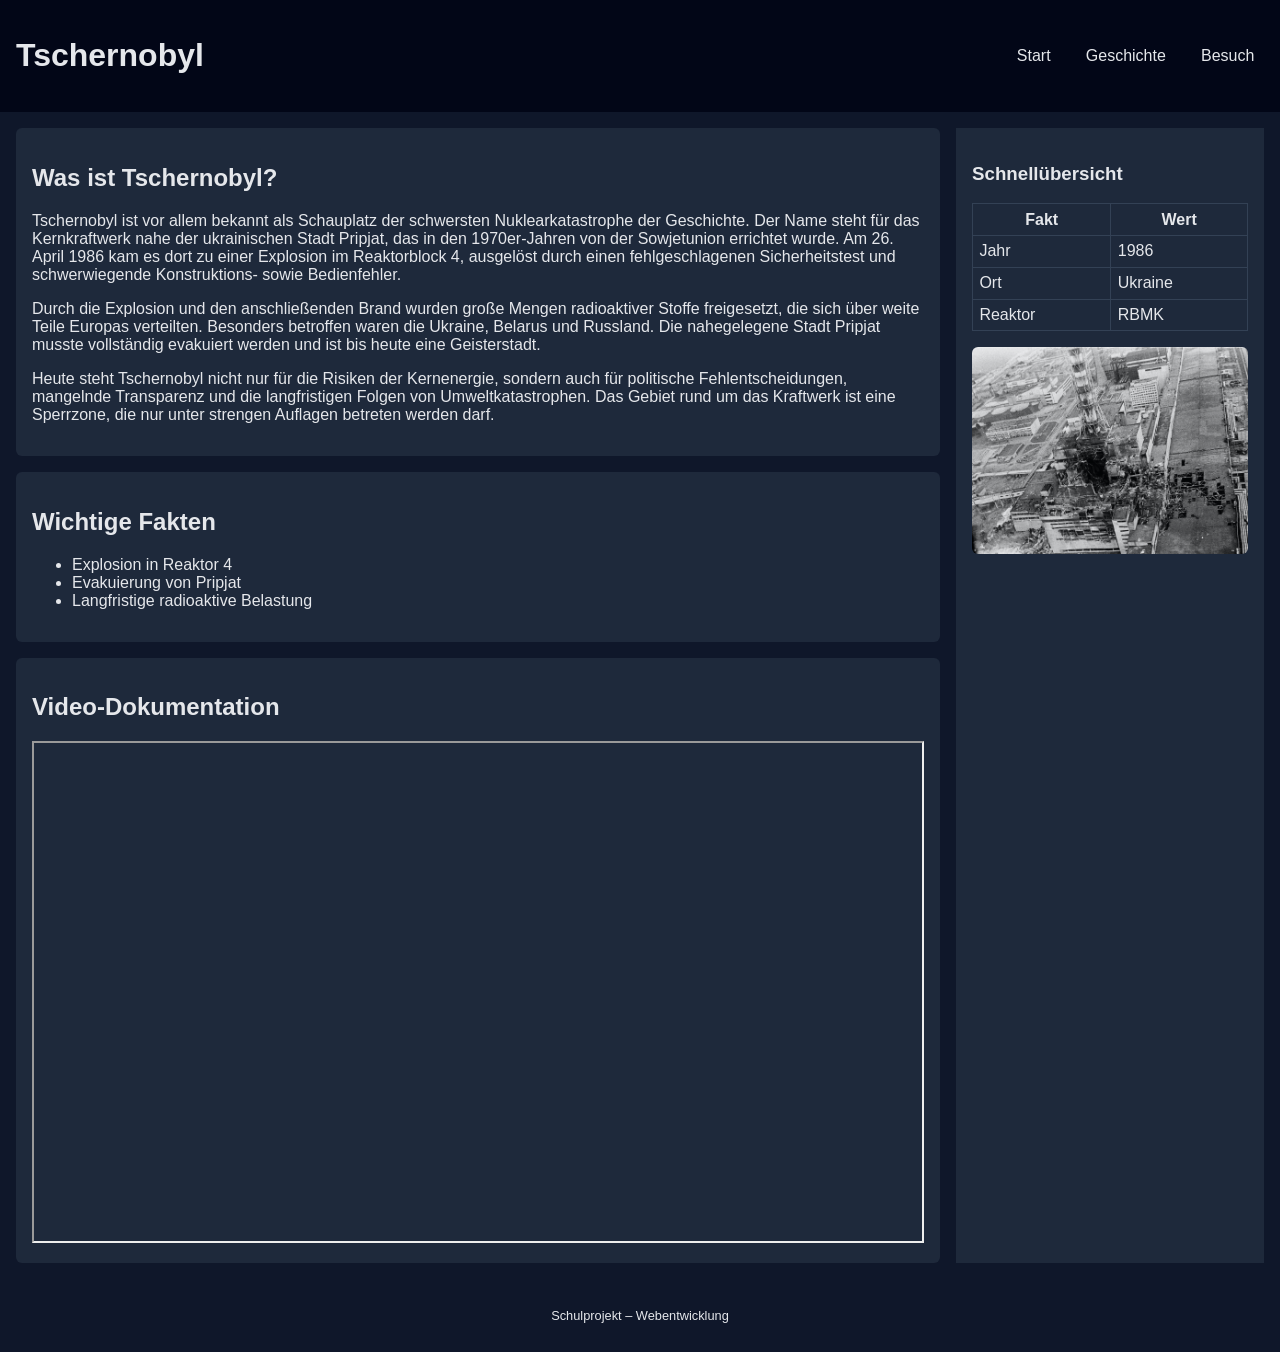
==== Website_Präsi/index.html @ bd39e34d "Präsentationswebsite erstellt" ====
<!DOCTYPE html>
<html lang="de">
<head>
  <meta charset="UTF-8">
  <meta name="viewport" content="width=device-width, initial-scale=1.0">
  <title>Tschernobyl – Überblick</title>
  <link rel="stylesheet" href="css/style.css">
</head>
<body>

<header class="header">
  <h1>Tschernobyl</h1>
  <nav class="nav">
    <a href="index.html">Start</a>
    <a href="history.html">Geschichte</a>
    <a href="visit.html">Besuch</a>
  </nav>
</header>

<main class="layout">
  <section class="content">
    <article class="card">
      <h2>Was ist Tschernobyl?</h2>
      <p>
        <p>
Tschernobyl ist vor allem bekannt als Schauplatz der schwersten
Nuklearkatastrophe der Geschichte. Der Name steht für das Kernkraftwerk
nahe der ukrainischen Stadt Pripjat, das in den 1970er-Jahren von der
Sowjetunion errichtet wurde. Am 26. April 1986 kam es dort zu einer
Explosion im Reaktorblock 4, ausgelöst durch einen fehlgeschlagenen
Sicherheitstest und schwerwiegende Konstruktions- sowie Bedienfehler.
</p>

<p>
Durch die Explosion und den anschließenden Brand wurden große Mengen
radioaktiver Stoffe freigesetzt, die sich über weite Teile Europas
verteilten. Besonders betroffen waren die Ukraine, Belarus und Russland.
Die nahegelegene Stadt Pripjat musste vollständig evakuiert werden und
ist bis heute eine Geisterstadt.
</p>

<p>
Heute steht Tschernobyl nicht nur für die Risiken der Kernenergie,
sondern auch für politische Fehlentscheidungen, mangelnde Transparenz
und die langfristigen Folgen von Umweltkatastrophen. Das Gebiet rund um
das Kraftwerk ist eine Sperrzone, die nur unter strengen Auflagen
betreten werden darf.
</p>

      </p>
    </article>

    <article class="card">
      <h2>Wichtige Fakten</h2>
      <ul>
        <li>Explosion in Reaktor 4</li>
        <li>Evakuierung von Pripjat</li>
        <li>Langfristige radioaktive Belastung</li>
      </ul>
    </article>

    <article class="card">
      <h2>Video-Dokumentation</h2>
      <div class="video-wrapper">
        <iframe
          src="https://www.youtube.com/watch?v=J-zYPopadek"
          title="Tschernobyl Doku"
          allowfullscreen>
        </iframe>
      </div>
    </article>
  </section>

  <aside class="sidebar">
    <h3>Schnellübersicht</h3>
    <table>
      <thead>
        <tr>
          <th>Fakt</th>
          <th>Wert</th>
        </tr>
      </thead>
      <tbody>
        <tr>
          <td>Jahr</td>
          <td>1986</td>
        </tr>
        <tr>
          <td>Ort</td>
          <td>Ukraine</td>
        </tr>
        <tr>
          <td>Reaktor</td>
          <td>RBMK</td>
        </tr>
      </tbody>
    </table>
    <img
  class="sidebar-image"
  img src="2000.png"
  alt="Kernkraftwerk Tschernobyl nach dem Unfall">

  </aside>
</main>

<footer class="footer">
  <p>Schulprojekt – Webentwicklung</p>
</footer>

</body>
</html>
---- Website_Präsi/css/style.css ----
:root {
  --bg: #0f172a;
  --card: #1e293b;
  --text: #e5e7eb;
  --accent: #38bdf8;
  --space: 1rem;
}

* {
  box-sizing: border-box;
}

body {
  margin: 0;
  font-family: Arial, sans-serif;
  background: var(--bg);
  color: var(--text);
}

.header {
  position: sticky;
  z-index: 1000;
  top: 0;
  background: #020617;
  padding: var(--space);
  display: flex;
  justify-content: space-between;
  align-items: center;
}

.nav {
  display: flex;
  gap: var(--space);
}

.nav a {
  color: var(--text);
  text-decoration: none;
  padding: 0.3rem 0.6rem;
}

.nav a:hover {
  background: var(--accent);
  color: #000;
}

.layout {
  display: grid;
  grid-template-columns: 3fr 1fr;
  gap: var(--space);
  padding: var(--space);
}

.content {
  display: flex;
  flex-direction: column;
  gap: var(--space);
}

.single {
  padding: var(--space);
}

.sidebar {
  background: var(--card);
  padding: var(--space);
}

.card {
  background: var(--card);
  padding: var(--space);
  border-radius: 6px;
  transition: transform 0.3s;
}

.card:hover {
  transform: translateY(-4px);
}

table {
  width: 100%;
  border-collapse: collapse;
}

th, td {
  border: 1px solid #334155;
  padding: 0.4rem;
}

.form {
  max-width: 400px;
  display: flex;
  flex-direction: column;
  gap: var(--space);
}

.form input,
.form select,
.form textarea {
  width: 100%;
  padding: 0.4rem;
}

.form input:focus,
.form textarea:focus {
  outline: 2px solid var(--accent);
}

button {
  background: var(--accent);
  border: none;
  padding: 0.6rem;
  cursor: pointer;
}

button:hover {
  opacity: 0.8;
}

.video-wrapper {
  aspect-ratio: 16 / 9;
}

.video-wrapper iframe {
  width: 100%;
  height: 100%;
}

.footer {
  text-align: center;
  padding: var(--space);
  font-size: 0.8rem;
}

/* Responsive */
@media (max-width: 800px) {
  .layout {
    grid-template-columns: 1fr;
  }

  .sidebar {
    order: 2;
  }
}

.nav {
  display: flex;
  gap: var(--space);
  flex-wrap: wrap;          /* erlaubt Umbruch */
  justify-content: flex-end;
}

@media (max-width: 500px) {
  .header {
    flex-direction: column; /* Titel oben, Menü darunter */
    align-items: flex-start;
    gap: 0.5rem;
  }

  .nav {
    width: 100%;
    justify-content: flex-start;
    gap: 0.5rem;
  }

  .nav a {
    font-size: 0.95rem;
    padding: 0.35rem 0.5rem;
  }
}

.sidebar-image {
  width: 100%;
  margin-top: 1rem;
  border-radius: 6px;
  opacity: 0.9;
}

.sidebar-image:hover {
  opacity: 1;
}
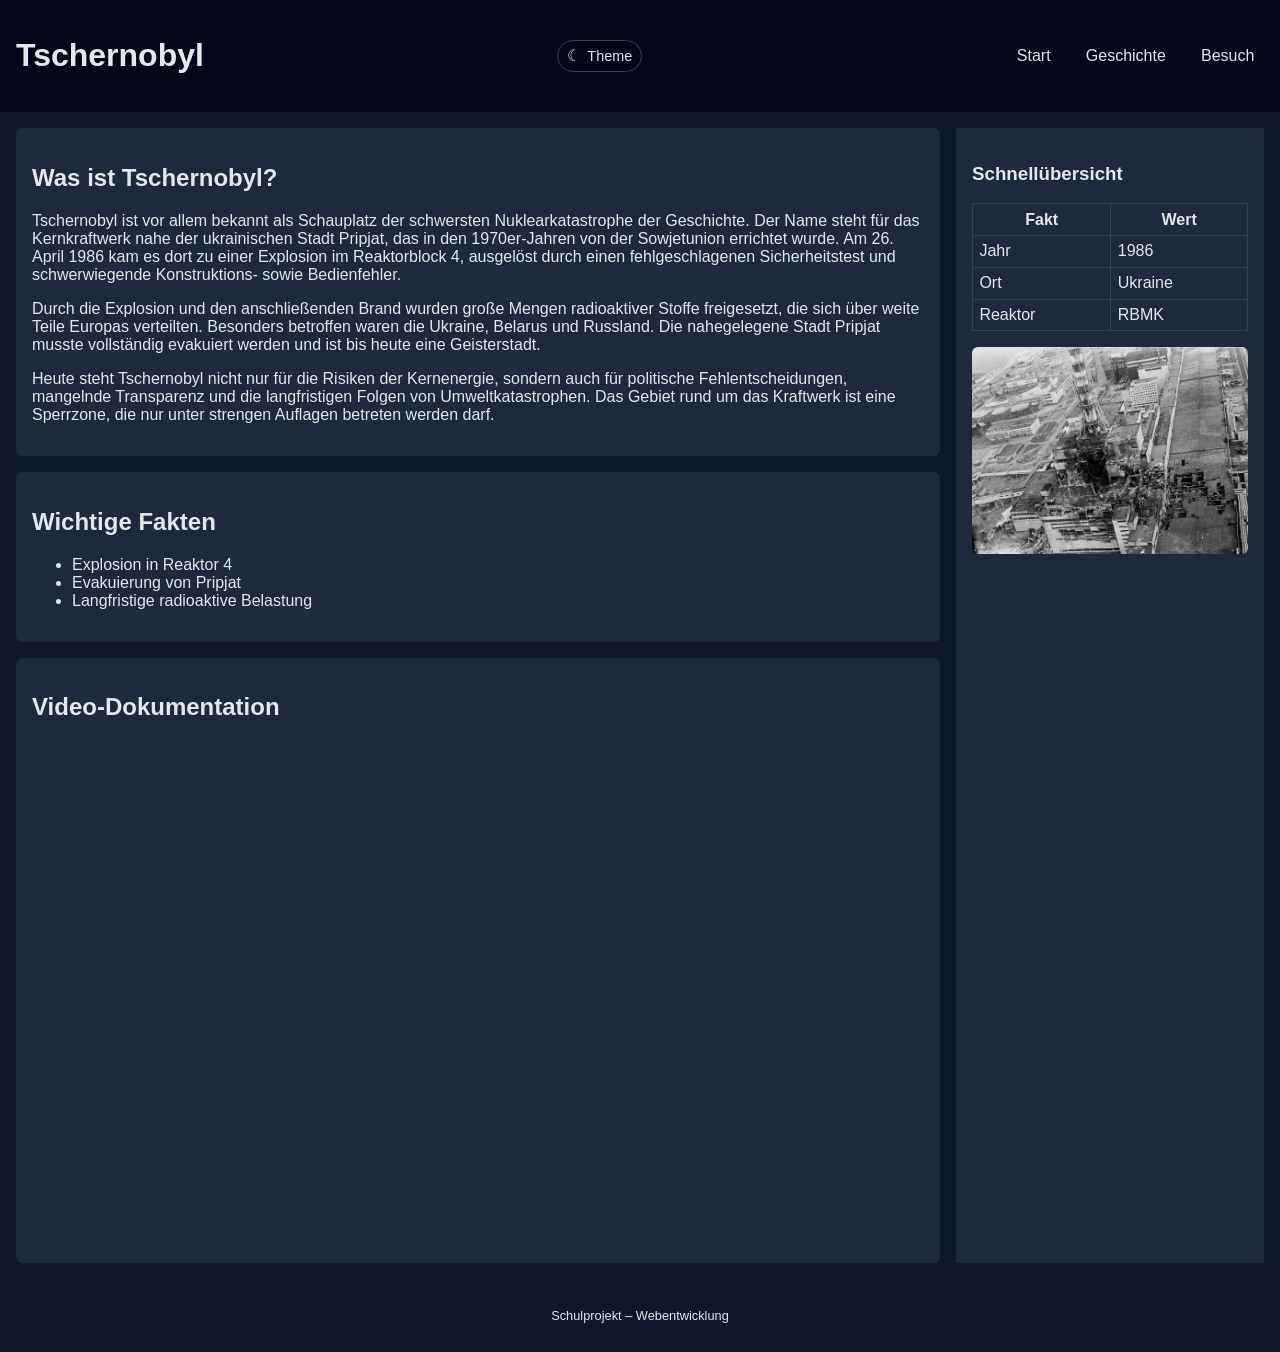
==== commit 3804dca5: "made live server to serve videolink and some small changes" ====
--- a/Website_Präsi/index.html
+++ b/Website_Präsi/index.html
@@ -10,6 +10,14 @@
 
 <header class="header">
   <h1>Tschernobyl</h1>
+  <div class="theme">
+  <input type="checkbox" id="theme-toggle" class="theme__toggle">
+  <label for="theme-toggle" class="theme__label" title="Dark/Light umschalten">
+    <span class="theme__icon" aria-hidden="true">☾</span>
+    <span class="theme__text">Theme</span>
+  </label>
+</div>
+
   <nav class="nav">
     <a href="index.html">Start</a>
     <a href="history.html">Geschichte</a>
@@ -62,11 +70,7 @@
     <article class="card">
       <h2>Video-Dokumentation</h2>
       <div class="video-wrapper">
-        <iframe
-          src="https://www.youtube.com/watch?v=J-zYPopadek"
-          title="Tschernobyl Doku"
-          allowfullscreen>
-        </iframe>
+        <iframe width="560" height="315" src="https://www.youtube.com/embed/J-zYPopadek?si=3Ln_HOSd_Lqu-gHU" title="YouTube video player" frameborder="0" allow="accelerometer; autoplay; clipboard-write; encrypted-media; gyroscope; picture-in-picture; web-share" referrerpolicy="strict-origin-when-cross-origin" allowfullscreen></iframe>
       </div>
     </article>
   </section>
--- a/Website_Präsi/css/style.css
+++ b/Website_Präsi/css/style.css
@@ -1,10 +1,15 @@
 :root {
+  /* Default: Dark */
   --bg: #0f172a;
   --card: #1e293b;
   --text: #e5e7eb;
+  --muted: #94a3b8;
+  --border: #334155;
+  --header: #020617;
   --accent: #38bdf8;
   --space: 1rem;
 }
+
 
 * {
   box-sizing: border-box;
@@ -19,14 +24,15 @@
 
 .header {
   position: sticky;
-  z-index: 1000;
   top: 0;
-  background: #020617;
+  z-index: 9999;
+  background: var(--header);
   padding: var(--space);
   display: flex;
   justify-content: space-between;
   align-items: center;
 }
+
 
 .nav {
   display: flex;
@@ -83,7 +89,7 @@
 }
 
 th, td {
-  border: 1px solid #334155;
+  border: 1px solid var(--border);
   padding: 0.4rem;
 }
 
@@ -108,11 +114,13 @@
 
 button {
   background: var(--accent);
+  color: var(--bg);
   border: none;
   padding: 0.6rem;
   cursor: pointer;
 }
 
+
 button:hover {
   opacity: 0.8;
 }
@@ -132,7 +140,7 @@
   font-size: 0.8rem;
 }
 
-/* Responsive */
+
 @media (max-width: 800px) {
   .layout {
     grid-template-columns: 1fr;
@@ -143,16 +151,15 @@
   }
 }
 
-.nav {
-  display: flex;
-  gap: var(--space);
-  flex-wrap: wrap;          /* erlaubt Umbruch */
-  justify-content: flex-end;
-}
+.nav a:hover {
+  background: var(--accent);
+  color: var(--bg);
+}
+
 
 @media (max-width: 500px) {
   .header {
-    flex-direction: column; /* Titel oben, Menü darunter */
+    flex-direction: column; 
     align-items: flex-start;
     gap: 0.5rem;
   }
@@ -180,4 +187,65 @@
   opacity: 1;
 }
 
-
+/* Theme Toggle UI */
+.theme {
+  display: flex;
+  align-items: center;
+  gap: 0.5rem;
+  margin-right: 0.75rem;
+}
+
+.theme__toggle {
+  position: absolute;
+  opacity: 0;
+  pointer-events: none;
+}
+
+.theme__label {
+  display: inline-flex;
+  align-items: center;
+  gap: 0.4rem;
+  padding: 0.35rem 0.55rem;
+  border: 1px solid var(--border);
+  border-radius: 999px;
+  cursor: pointer;
+  user-select: none;
+}
+
+.theme__label:hover {
+  background: var(--accent);
+  color: #000;
+}
+
+.theme__text {
+  font-size: 0.9rem;
+}
+
+/* Light mode: wenn Toggle aktiv ist, ändern wir Variablen über :has() */
+body:has(#theme-toggle:checked) {
+  --bg: #f8fafc;
+  --card: #ffffff;
+  --text: #0f172a;
+  --muted: #475569;
+  --border: #cbd5e1;
+  --header: #e2e8f0;
+  --accent: #2563eb;
+}
+
+/* Optional: Icon wechselt */
+body:has(#theme-toggle:checked) .theme__icon {
+  content: "☀";
+}
+
+/* Mobile: Theme + Nav schön umbrechen */
+@media (max-width: 500px) {
+  .header {
+    align-items: stretch;
+  }
+
+  .theme {
+    margin-right: 0;
+  }
+}
+
+
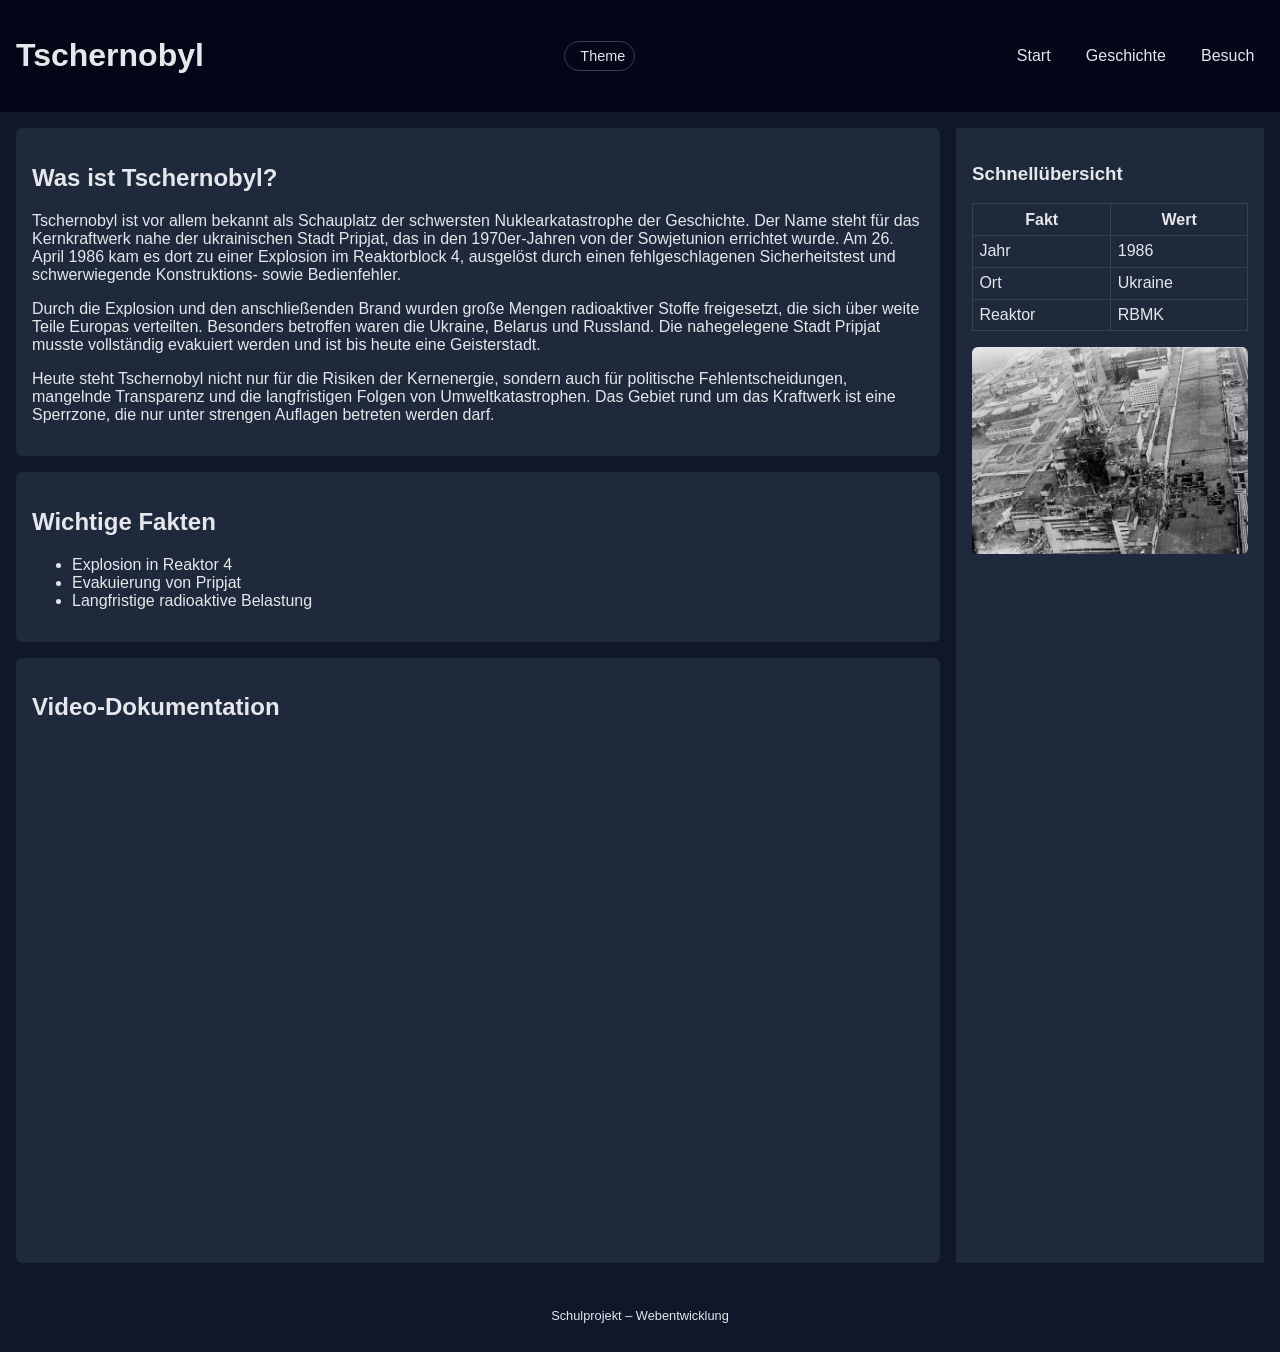
==== commit c868e5dd: "fixed dark/light mode icon changing" ====
--- a/Website_Präsi/index.html
+++ b/Website_Präsi/index.html
@@ -13,7 +13,7 @@
   <div class="theme">
   <input type="checkbox" id="theme-toggle" class="theme__toggle">
   <label for="theme-toggle" class="theme__label" title="Dark/Light umschalten">
-    <span class="theme__icon" aria-hidden="true">☾</span>
+    <span class="theme__icon" aria-hidden="true"></span>
     <span class="theme__text">Theme</span>
   </label>
 </div>
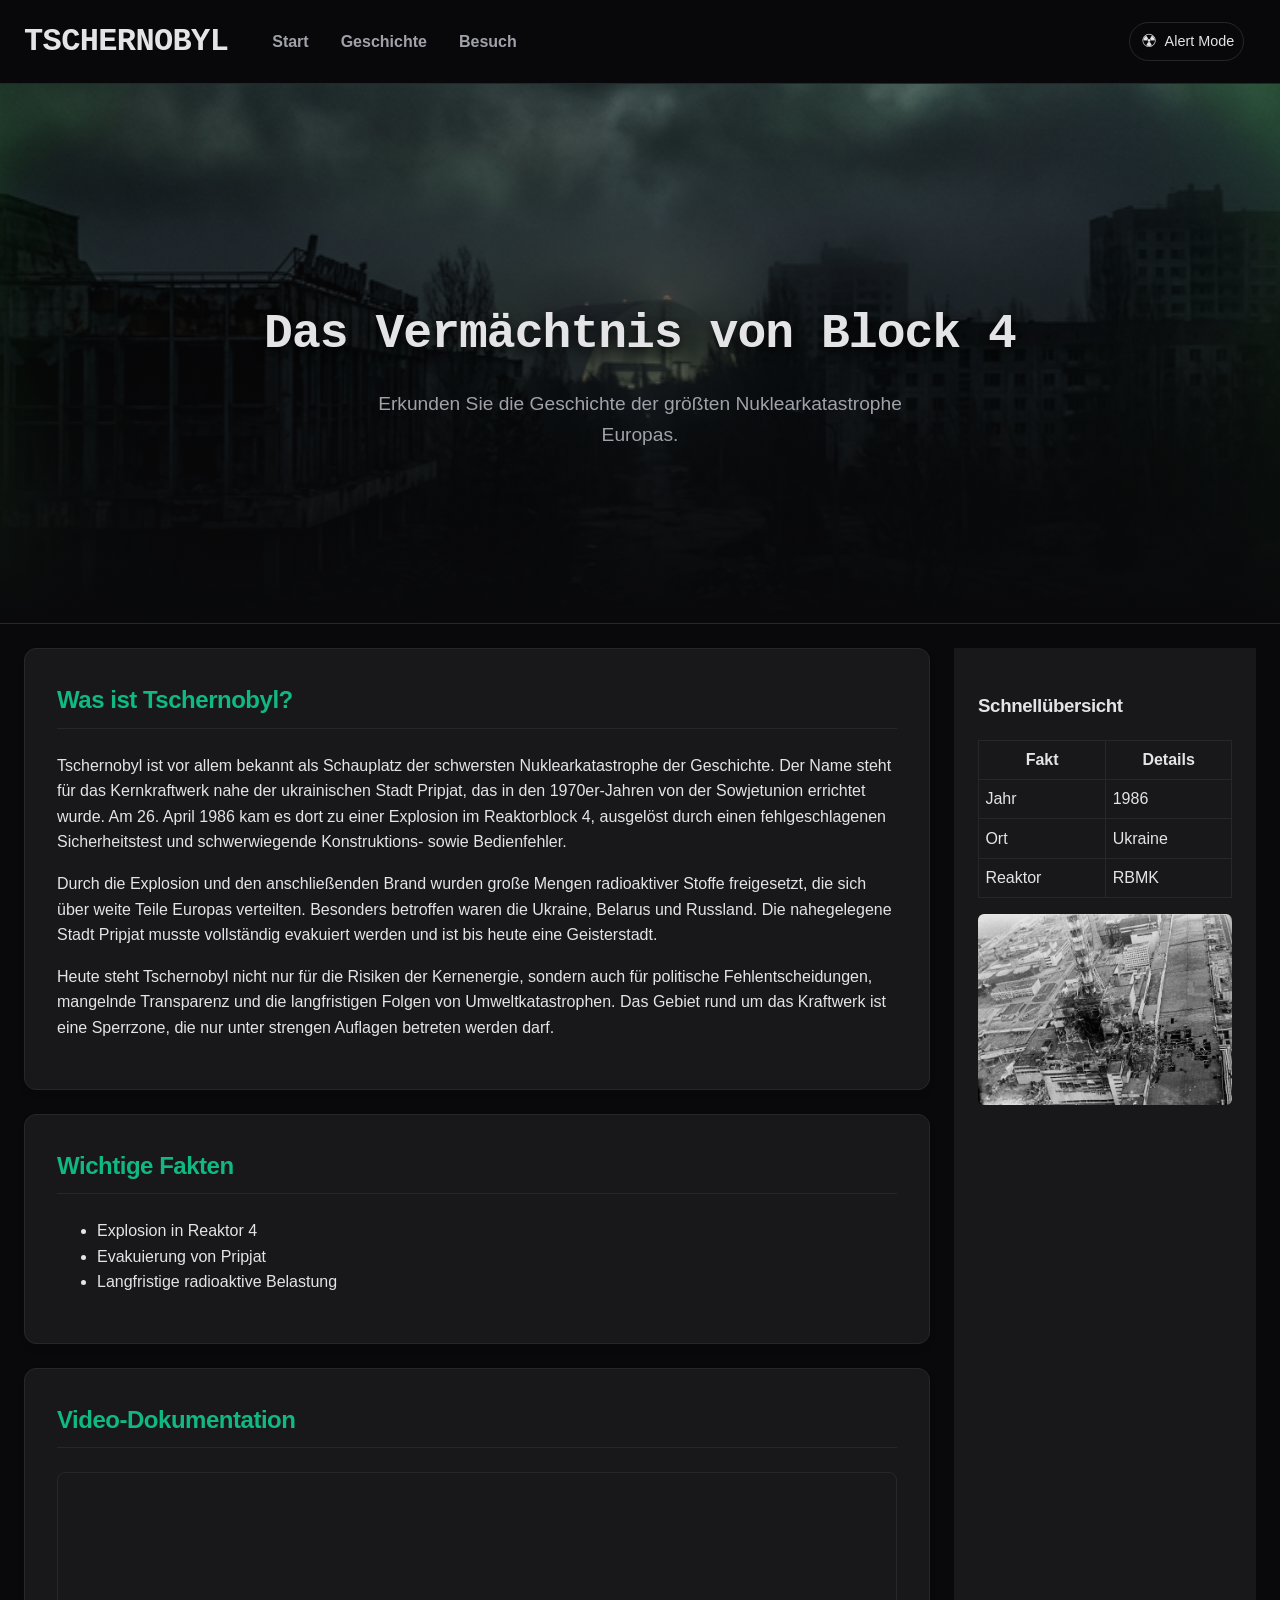
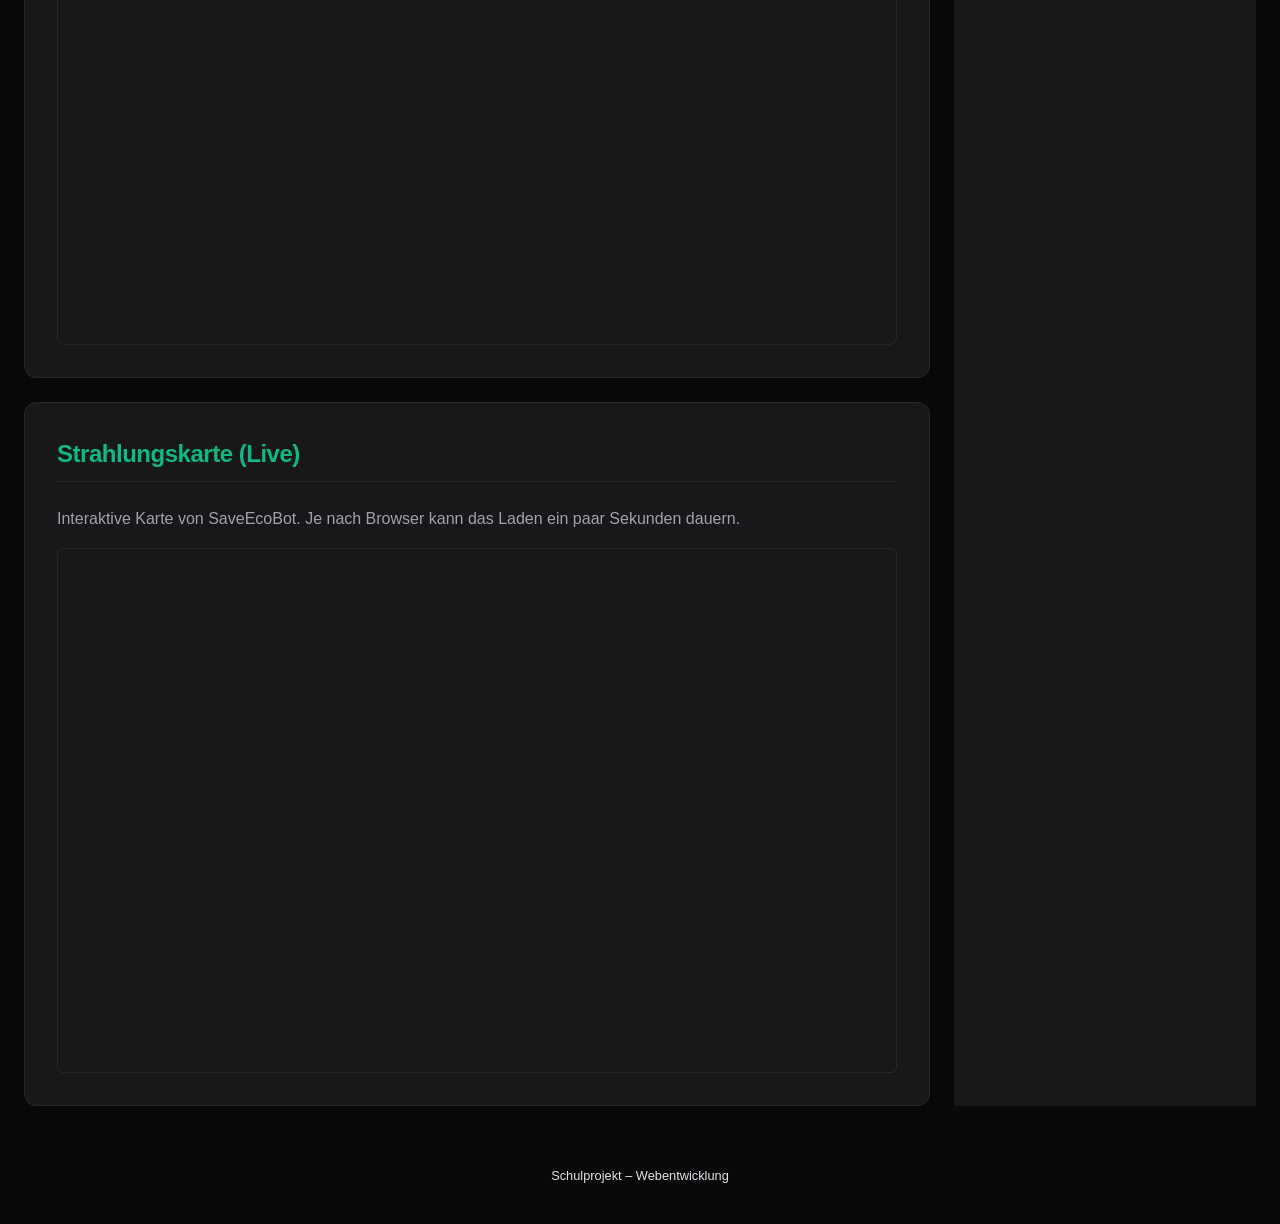
==== commit 0b63a327: "Präsi Website refurbished" ====
--- a/Website_Präsi/index.html
+++ b/Website_Präsi/index.html
@@ -1,115 +1,136 @@
 <!DOCTYPE html>
 <html lang="de">
+
 <head>
   <meta charset="UTF-8">
   <meta name="viewport" content="width=device-width, initial-scale=1.0">
   <title>Tschernobyl – Überblick</title>
   <link rel="stylesheet" href="css/style.css">
 </head>
+
 <body>
 
-<header class="header">
-  <h1>Tschernobyl</h1>
-  <div class="theme">
-  <input type="checkbox" id="theme-toggle" class="theme__toggle">
-  <label for="theme-toggle" class="theme__label" title="Dark/Light umschalten">
-    <span class="theme__icon" aria-hidden="true"></span>
-    <span class="theme__text">Theme</span>
-  </label>
-</div>
+  <header class="header">
+    <div class="header-content">
+      <h1>Tschernobyl</h1>
+      <nav class="nav">
+        <a href="index.html">Start</a>
+        <a href="history.html">Geschichte</a>
+        <a href="visit.html">Besuch</a>
+      </nav>
+    </div>
+    <div class="theme">
+      <input type="checkbox" id="theme-toggle" class="theme__toggle">
+      <label for="theme-toggle" class="theme__label" title="High/Low Radiation Mode">
+        <span class="theme__icon" aria-hidden="true"></span>
+        <span class="theme__text">Alert Mode</span>
+      </label>
+    </div>
+  </header>
 
-  <nav class="nav">
-    <a href="index.html">Start</a>
-    <a href="history.html">Geschichte</a>
-    <a href="visit.html">Besuch</a>
-  </nav>
-</header>
-
-<main class="layout">
-  <section class="content">
-    <article class="card">
-      <h2>Was ist Tschernobyl?</h2>
-      <p>
-        <p>
-Tschernobyl ist vor allem bekannt als Schauplatz der schwersten
-Nuklearkatastrophe der Geschichte. Der Name steht für das Kernkraftwerk
-nahe der ukrainischen Stadt Pripjat, das in den 1970er-Jahren von der
-Sowjetunion errichtet wurde. Am 26. April 1986 kam es dort zu einer
-Explosion im Reaktorblock 4, ausgelöst durch einen fehlgeschlagenen
-Sicherheitstest und schwerwiegende Konstruktions- sowie Bedienfehler.
-</p>
-
-<p>
-Durch die Explosion und den anschließenden Brand wurden große Mengen
-radioaktiver Stoffe freigesetzt, die sich über weite Teile Europas
-verteilten. Besonders betroffen waren die Ukraine, Belarus und Russland.
-Die nahegelegene Stadt Pripjat musste vollständig evakuiert werden und
-ist bis heute eine Geisterstadt.
-</p>
-
-<p>
-Heute steht Tschernobyl nicht nur für die Risiken der Kernenergie,
-sondern auch für politische Fehlentscheidungen, mangelnde Transparenz
-und die langfristigen Folgen von Umweltkatastrophen. Das Gebiet rund um
-das Kraftwerk ist eine Sperrzone, die nur unter strengen Auflagen
-betreten werden darf.
-</p>
-
-      </p>
-    </article>
-
-    <article class="card">
-      <h2>Wichtige Fakten</h2>
-      <ul>
-        <li>Explosion in Reaktor 4</li>
-        <li>Evakuierung von Pripjat</li>
-        <li>Langfristige radioaktive Belastung</li>
-      </ul>
-    </article>
-
-    <article class="card">
-      <h2>Video-Dokumentation</h2>
-      <div class="video-wrapper">
-        <iframe width="560" height="315" src="https://www.youtube.com/embed/J-zYPopadek?si=3Ln_HOSd_Lqu-gHU" title="YouTube video player" frameborder="0" allow="accelerometer; autoplay; clipboard-write; encrypted-media; gyroscope; picture-in-picture; web-share" referrerpolicy="strict-origin-when-cross-origin" allowfullscreen></iframe>
-      </div>
-    </article>
+  <section class="hero-section">
+    <div class="hero-content">
+      <h2>Das Vermächtnis von Block 4</h2>
+      <p>Erkunden Sie die Geschichte der größten Nuklearkatastrophe Europas.</p>
+    </div>
   </section>
 
-  <aside class="sidebar">
-    <h3>Schnellübersicht</h3>
-    <table>
-      <thead>
-        <tr>
-          <th>Fakt</th>
-          <th>Wert</th>
-        </tr>
-      </thead>
-      <tbody>
-        <tr>
-          <td>Jahr</td>
-          <td>1986</td>
-        </tr>
-        <tr>
-          <td>Ort</td>
-          <td>Ukraine</td>
-        </tr>
-        <tr>
-          <td>Reaktor</td>
-          <td>RBMK</td>
-        </tr>
-      </tbody>
-    </table>
-    <img
-  class="sidebar-image"
-  img src="2000.png"
-  alt="Kernkraftwerk Tschernobyl nach dem Unfall">
+  <main class="layout">
+    <section class="content">
+      <article class="card">
+        <h2>Was ist Tschernobyl?</h2>
+        <p>
+          Tschernobyl ist vor allem bekannt als Schauplatz der schwersten
+          Nuklearkatastrophe der Geschichte. Der Name steht für das Kernkraftwerk
+          nahe der ukrainischen Stadt Pripjat, das in den 1970er-Jahren von der
+          Sowjetunion errichtet wurde. Am 26. April 1986 kam es dort zu einer
+          Explosion im Reaktorblock 4, ausgelöst durch einen fehlgeschlagenen
+          Sicherheitstest und schwerwiegende Konstruktions- sowie Bedienfehler.
+        </p>
 
-  </aside>
-</main>
+        <p>
+          Durch die Explosion und den anschließenden Brand wurden große Mengen
+          radioaktiver Stoffe freigesetzt, die sich über weite Teile Europas
+          verteilten. Besonders betroffen waren die Ukraine, Belarus und Russland.
+          Die nahegelegene Stadt Pripjat musste vollständig evakuiert werden und
+          ist bis heute eine Geisterstadt.
+        </p>
 
-<footer class="footer">
-  <p>Schulprojekt – Webentwicklung</p>
-</footer>
+        <p>
+          Heute steht Tschernobyl nicht nur für die Risiken der Kernenergie,
+          sondern auch für politische Fehlentscheidungen, mangelnde Transparenz
+          und die langfristigen Folgen von Umweltkatastrophen. Das Gebiet rund um
+          das Kraftwerk ist eine Sperrzone, die nur unter strengen Auflagen
+          betreten werden darf.
+        </p>
+
+      </article>
+
+      <article class="card">
+        <h2>Wichtige Fakten</h2>
+        <ul>
+          <li>Explosion in Reaktor 4</li>
+          <li>Evakuierung von Pripjat</li>
+          <li>Langfristige radioaktive Belastung</li>
+        </ul>
+      </article>
+
+      <article class="card">
+        <h2>Video-Dokumentation</h2>
+        <div class="video-wrapper">
+          <iframe width="560" height="315" src="https://www.youtube.com/embed/J-zYPopadek?si=3Ln_HOSd_Lqu-gHU"
+            title="YouTube video player" frameborder="0"
+            allow="accelerometer; autoplay; clipboard-write; encrypted-media; gyroscope; picture-in-picture; web-share"
+            referrerpolicy="strict-origin-when-cross-origin" allowfullscreen></iframe>
+        </div>
+      </article>
+
+      <article class="card">
+        <h2>Strahlungskarte (Live)</h2>
+        <p class="muted">
+          Interaktive Karte von SaveEcoBot. Je nach Browser kann das Laden ein paar Sekunden dauern.
+        </p>
+        <div class="map-wrapper" role="region" aria-label="Interaktive Strahlungskarte">
+          <iframe src="https://www.saveecobot.com/en/radiation-maps#6/48.872/31.102/gamma+usv/ara+arc+clua+cuc+crc"
+            title="SaveEcoBot – Radiation Map" loading="lazy" referrerpolicy="no-referrer-when-downgrade"
+            allowfullscreen>
+          </iframe>
+        </div>
+      </article>
+    </section>
+
+    <aside class="sidebar">
+      <h3>Schnellübersicht</h3>
+      <table>
+        <thead>
+          <tr>
+            <th>Fakt</th>
+            <th>Details</th>
+          </tr>
+        </thead>
+        <tbody>
+          <tr>
+            <td>Jahr</td>
+            <td>1986</td>
+          </tr>
+          <tr>
+            <td>Ort</td>
+            <td>Ukraine</td>
+          </tr>
+          <tr>
+            <td>Reaktor</td>
+            <td>RBMK</td>
+          </tr>
+        </tbody>
+      </table>
+      <img class="sidebar-image" src="2000.png" alt="Kernkraftwerk Tschernobyl nach dem Unfall">
+    </aside>
+  </main>
+
+  <footer class="footer">
+    <p>Schulprojekt – Webentwicklung</p>
+  </footer>
 
 </body>
-</html>
+
+</html>
--- a/Website_Präsi/css/style.css
+++ b/Website_Präsi/css/style.css
@@ -1,13 +1,24 @@
 :root {
-  /* Default: Dark */
-  --bg: #0f172a;
-  --card: #1e293b;
-  --text: #e5e7eb;
-  --muted: #94a3b8;
-  --border: #334155;
-  --header: #020617;
-  --accent: #38bdf8;
-  --space: 1rem;
+  /* Default: Dark / Low Radiation Mode */
+  --bg: #09090b;
+  /* Very dark grey, almost black */
+  --card: #18181b;
+  /* Slightly lighter dark grey for cards */
+  --text: #e4e4e7;
+  /* Off-white text */
+  --muted: #a1a1aa;
+  /* Muted grey text */
+  --border: #27272a;
+  /* Dark border */
+  --header: rgba(9, 9, 11, 0.8);
+  /* Translucent header for glassmorphism */
+  --accent: #10b981;
+  /* Toxic green accent */
+  --accent-glow: rgba(16, 185, 129, 0.2);
+  /* Glow effect for green */
+  --accent-hover: #059669;
+  /* Darker green on hover */
+  --space: 1.5rem;
 }
 
 
@@ -15,11 +26,29 @@
   box-sizing: border-box;
 }
 
+@import url('https://fonts.googleapis.com/css2?family=Inter:wght@300;400;600;800&family=Roboto+Mono:wght@400;700&display=swap');
+
 body {
   margin: 0;
-  font-family: Arial, sans-serif;
+  font-family: 'Inter', sans-serif;
   background: var(--bg);
   color: var(--text);
+  line-height: 1.6;
+  transition: background-color 0.5s ease, color 0.5s ease;
+}
+
+h1,
+h2,
+h3 {
+  letter-spacing: -0.02em;
+}
+
+h1 {
+  font-family: 'Roboto Mono', monospace;
+  font-weight: 800;
+  text-transform: uppercase;
+  font-size: 2rem;
+  margin: 0;
 }
 
 .header {
@@ -27,27 +56,67 @@
   top: 0;
   z-index: 9999;
   background: var(--header);
-  padding: var(--space);
+  backdrop-filter: blur(12px);
+  -webkit-backdrop-filter: blur(12px);
+  border-bottom: 1px solid var(--border);
+  padding: 1rem var(--space);
   display: flex;
   justify-content: space-between;
   align-items: center;
-}
-
+  transition: background-color 0.5s ease, border-color 0.5s ease;
+}
+
+.header-content {
+  display: flex;
+  align-items: center;
+  gap: 2rem;
+}
+
+.hero-section {
+  width: 100%;
+  height: 60vh;
+  min-height: 400px;
+  background: linear-gradient(to bottom, rgba(9, 9, 11, 0.3), rgba(9, 9, 11, 1)), url('../images/chernobyl_bg.webp') center/cover no-repeat;
+  display: flex;
+  align-items: center;
+  justify-content: center;
+  text-align: center;
+  padding: 2rem;
+  border-bottom: 1px solid var(--border);
+}
+
+.hero-content h2 {
+  font-family: 'Roboto Mono', monospace;
+  font-size: 3rem;
+  color: var(--text);
+  margin-bottom: 1rem;
+  text-shadow: 0 4px 12px rgba(0, 0, 0, 0.8);
+}
+
+.hero-content p {
+  font-size: 1.2rem;
+  color: var(--muted);
+  max-width: 600px;
+  margin: 0 auto;
+}
 
 .nav {
   display: flex;
-  gap: var(--space);
+  gap: 0.5rem;
 }
 
 .nav a {
-  color: var(--text);
+  color: var(--muted);
   text-decoration: none;
-  padding: 0.3rem 0.6rem;
+  padding: 0.5rem 0.75rem;
+  border-radius: 4px;
+  font-weight: 600;
+  transition: all 0.3s ease;
 }
 
 .nav a:hover {
-  background: var(--accent);
-  color: #000;
+  background: var(--accent-glow);
+  color: var(--accent);
 }
 
 .layout {
@@ -74,13 +143,82 @@
 
 .card {
   background: var(--card);
-  padding: var(--space);
-  border-radius: 6px;
-  transition: transform 0.3s;
+  padding: 2rem;
+  border-radius: 12px;
+  border: 1px solid var(--border);
+  box-shadow: 0 4px 6px rgba(0, 0, 0, 0.1);
+  transition: all 0.4s cubic-bezier(0.175, 0.885, 0.32, 1.275);
 }
 
 .card:hover {
-  transform: translateY(-4px);
+  transform: translateY(-5px);
+  box-shadow: 0 10px 20px rgba(0, 0, 0, 0.2), 0 0 15px var(--accent-glow);
+  border-color: var(--accent);
+}
+
+.card h2 {
+  margin-top: 0;
+  color: var(--accent);
+  border-bottom: 1px solid var(--border);
+  padding-bottom: 0.5rem;
+  margin-bottom: 1.5rem;
+}
+
+/* Timeline specific styles */
+.timeline-container {
+  max-width: 800px;
+  margin: 0 auto;
+}
+
+.timeline {
+  position: relative;
+  padding-left: 2rem;
+  display: flex;
+  flex-direction: column;
+  gap: 2rem;
+}
+
+.timeline::before {
+  content: '';
+  position: absolute;
+  top: 0;
+  bottom: 0;
+  left: 0;
+  width: 4px;
+  background: var(--border);
+  border-radius: 4px;
+}
+
+.timeline-item {
+  position: relative;
+}
+
+.timeline-marker {
+  position: absolute;
+  top: -15px;
+  left: -2rem;
+  transform: translateX(-50%);
+  background: var(--bg);
+  border: 4px solid var(--border);
+  color: var(--muted);
+  font-weight: bold;
+  font-size: 0.9rem;
+  padding: 0.2rem 0.5rem;
+  border-radius: 20px;
+  box-shadow: 0 0 10px rgba(0, 0, 0, 0.5);
+  font-family: 'Roboto Mono', monospace;
+  transition: all 0.3s ease;
+}
+
+.timeline-item:hover .timeline-marker {
+  border-color: var(--accent);
+  color: var(--accent);
+  box-shadow: 0 0 15px var(--accent-glow);
+}
+
+.timeline-item:hover .accent-marker {
+  background: var(--accent);
+  color: #fff;
 }
 
 table {
@@ -88,45 +226,73 @@
   border-collapse: collapse;
 }
 
-th, td {
+th,
+td {
   border: 1px solid var(--border);
   padding: 0.4rem;
 }
 
 .form {
-  max-width: 400px;
+  max-width: 500px;
   display: flex;
   flex-direction: column;
-  gap: var(--space);
+  gap: 1.2rem;
+}
+
+.form label {
+  display: flex;
+  flex-direction: column;
+  font-weight: 600;
+  font-size: 0.9rem;
+  color: var(--muted);
+  gap: 0.4rem;
 }
 
 .form input,
 .form select,
 .form textarea {
   width: 100%;
-  padding: 0.4rem;
+  padding: 0.8rem;
+  background: var(--bg);
+  border: 1px solid var(--border);
+  border-radius: 6px;
+  color: var(--text);
+  font-family: inherit;
+  transition: all 0.3s ease;
 }
 
 .form input:focus,
+.form select:focus,
 .form textarea:focus {
-  outline: 2px solid var(--accent);
+  outline: none;
+  border-color: var(--accent);
+  box-shadow: 0 0 0 3px var(--accent-glow);
 }
 
 button {
   background: var(--accent);
-  color: var(--bg);
+  color: #fff;
   border: none;
-  padding: 0.6rem;
+  padding: 0.8rem 1.5rem;
+  border-radius: 6px;
+  font-weight: 600;
+  font-size: 1rem;
   cursor: pointer;
-}
-
+  transition: all 0.3s ease;
+  align-self: flex-start;
+}
 
 button:hover {
-  opacity: 0.8;
+  background: var(--accent-hover);
+  transform: translateY(-2px);
+  box-shadow: 0 4px 12px var(--accent-glow);
 }
 
 .video-wrapper {
   aspect-ratio: 16 / 9;
+  border-radius: 8px;
+  overflow: hidden;
+  border: 1px solid var(--border);
 }
 
 .video-wrapper iframe {
@@ -159,7 +325,7 @@
 
 @media (max-width: 500px) {
   .header {
-    flex-direction: column; 
+    flex-direction: column;
     align-items: flex-start;
     gap: 0.5rem;
   }
@@ -187,7 +353,7 @@
   opacity: 1;
 }
 
-/* Theme Toggle UI */
+
 .theme {
   display: flex;
   align-items: center;
@@ -221,7 +387,7 @@
   font-size: 0.9rem;
 }
 
-/* Light mode: wenn Toggle aktiv ist, ändern wir Variablen über :has() */
+
 body:has(#theme-toggle:checked) {
   --bg: #f8fafc;
   --card: #ffffff;
@@ -232,12 +398,25 @@
   --accent: #2563eb;
 }
 
-/* Optional: Icon wechselt */
-body:has(#theme-toggle:checked) .theme__icon {
-  content: "☀";
-}
-
-/* Mobile: Theme + Nav schön umbrechen */
+.theme__icon {
+  display: inline-block;
+  width: 1.2em;
+  text-align: center;
+}
+
+.theme__icon::before {
+  content: "☢";
+  /* Changed from moon to radiation symbol */
+  font-size: 1.1rem;
+  line-height: 1;
+}
+
+body:has(#theme-toggle:checked) .theme__icon::before {
+  content: "☢";
+  /* Same symbol, just indicates mode change */
+}
+
+
 @media (max-width: 500px) {
   .header {
     align-items: stretch;
@@ -249,3 +428,25 @@
 }
 
 
+
+
+.muted {
+  color: var(--muted);
+  margin-top: 0.25rem;
+}
+
+
+.map-wrapper {
+  aspect-ratio: 16 / 10;
+  width: 100%;
+  border-radius: 6px;
+  overflow: hidden;
+  border: 1px solid var(--border);
+}
+
+.map-wrapper iframe {
+  width: 100%;
+  height: 100%;
+  border: 0;
+  display: block;
+}
